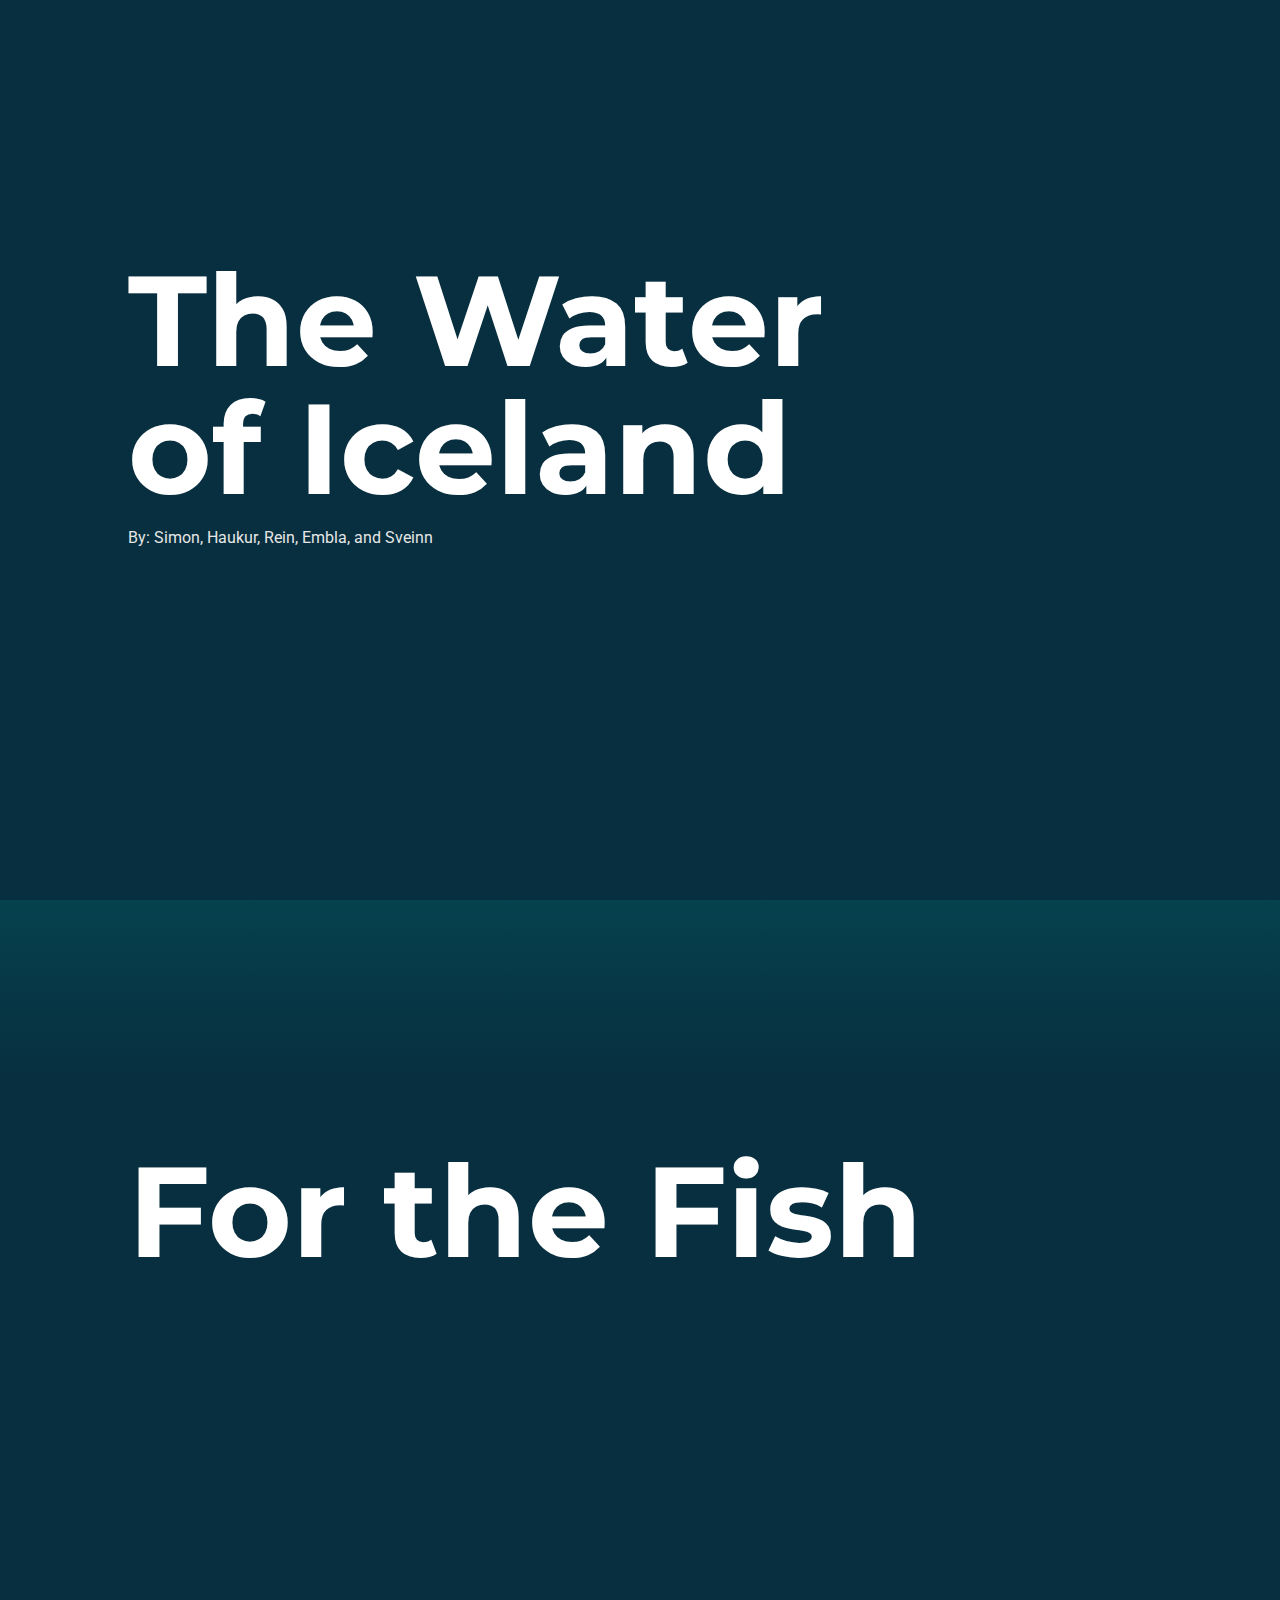
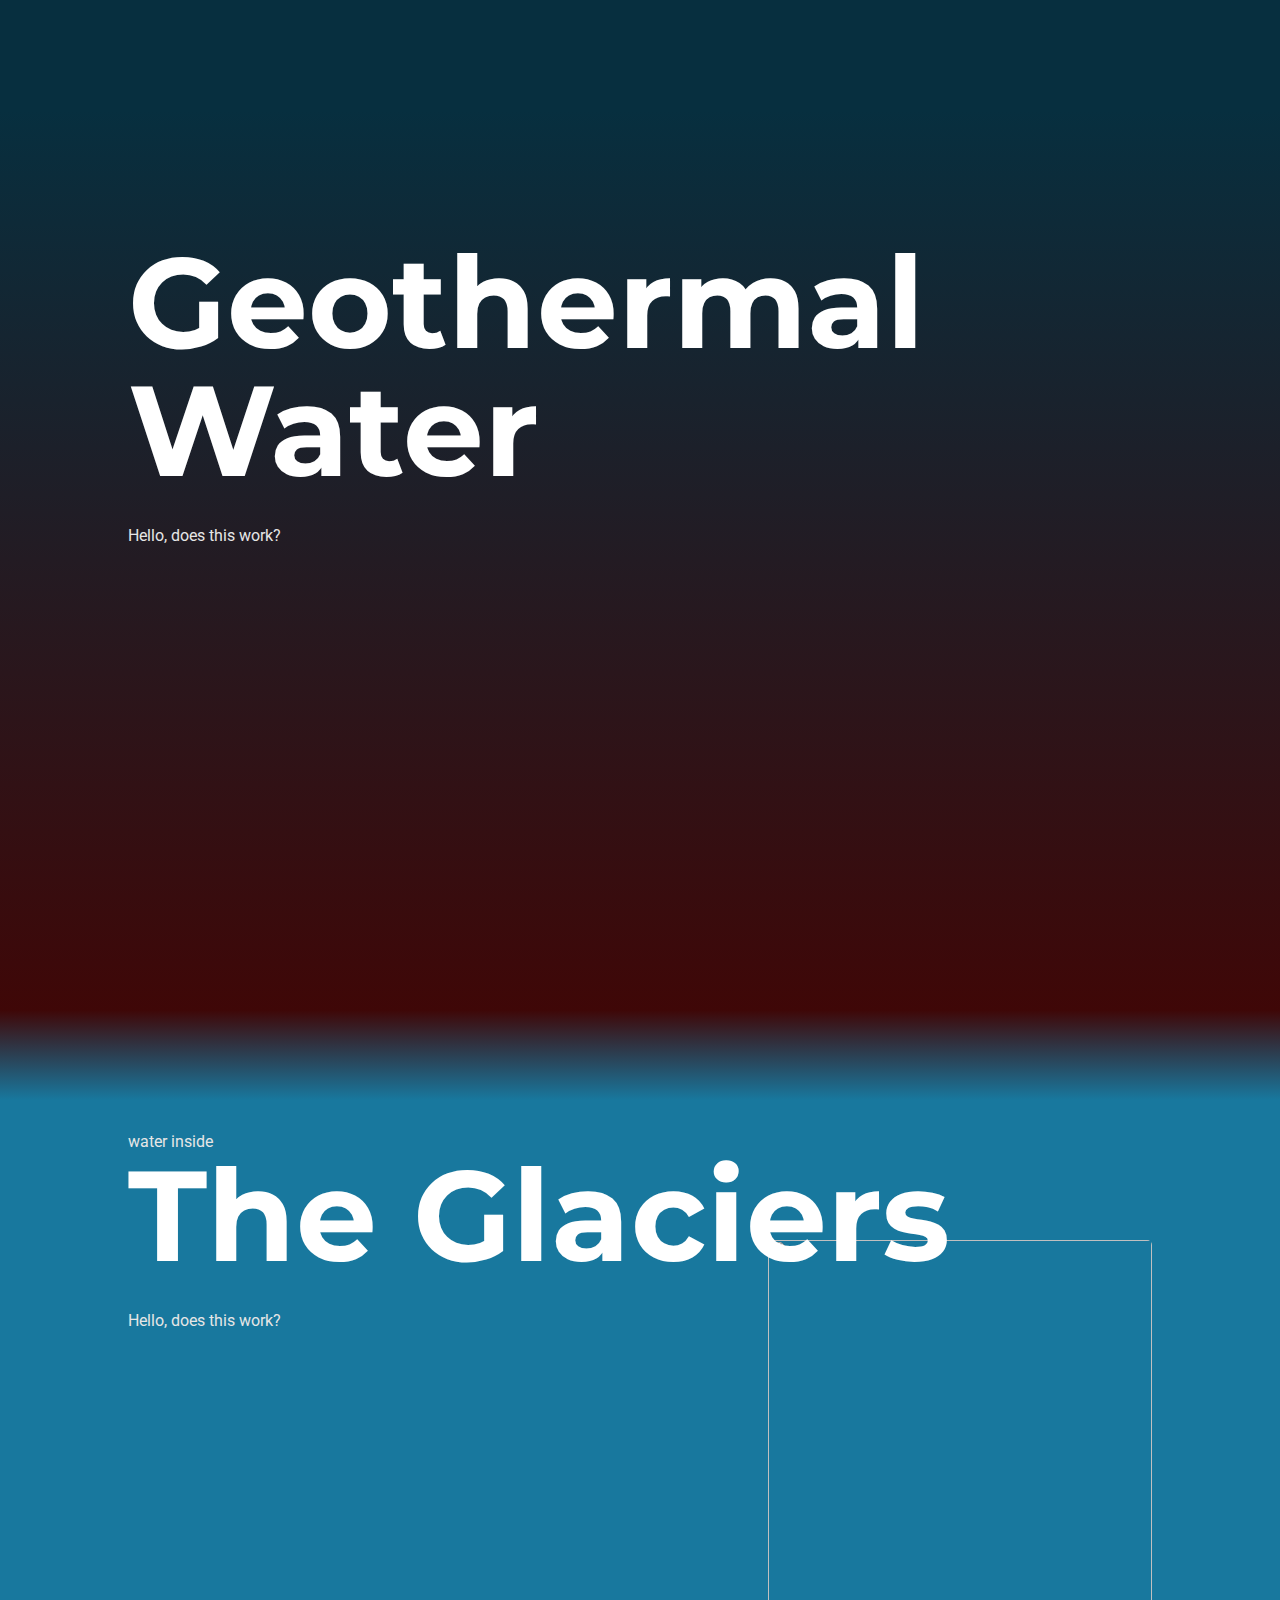
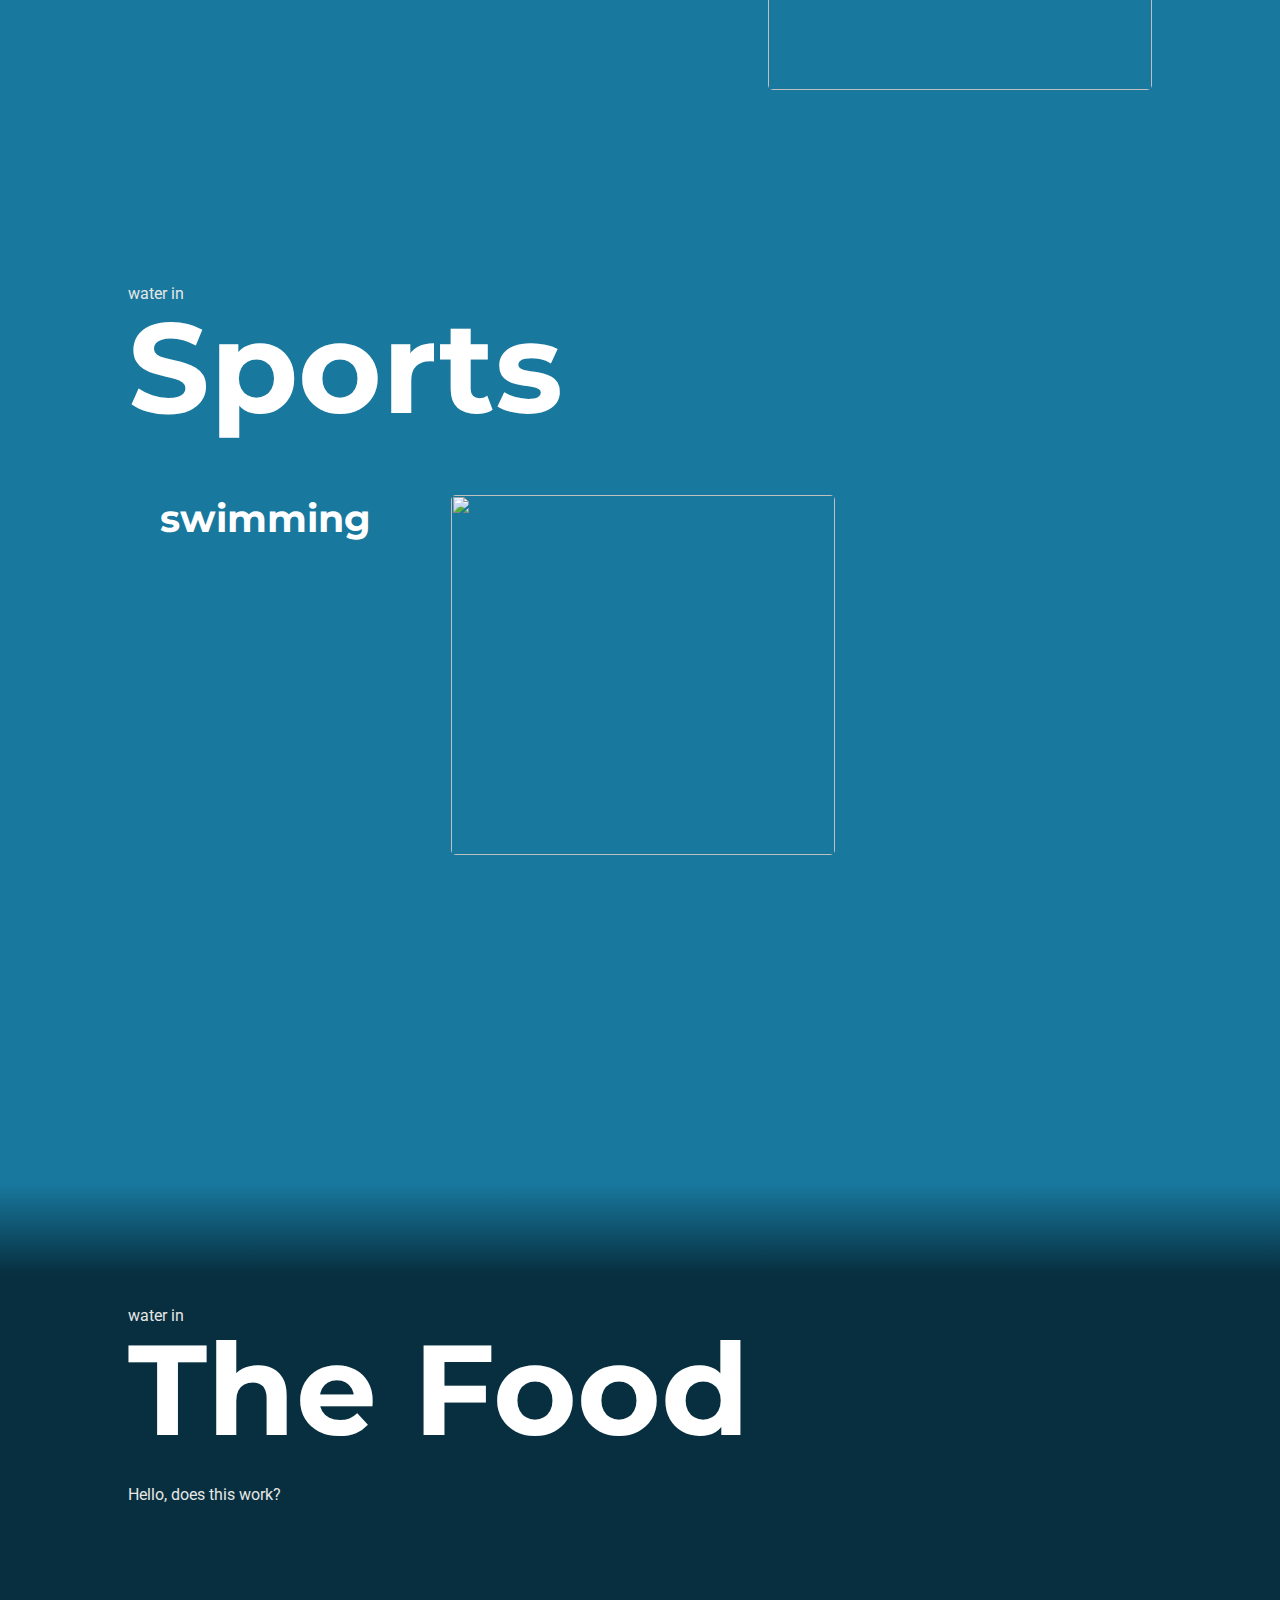
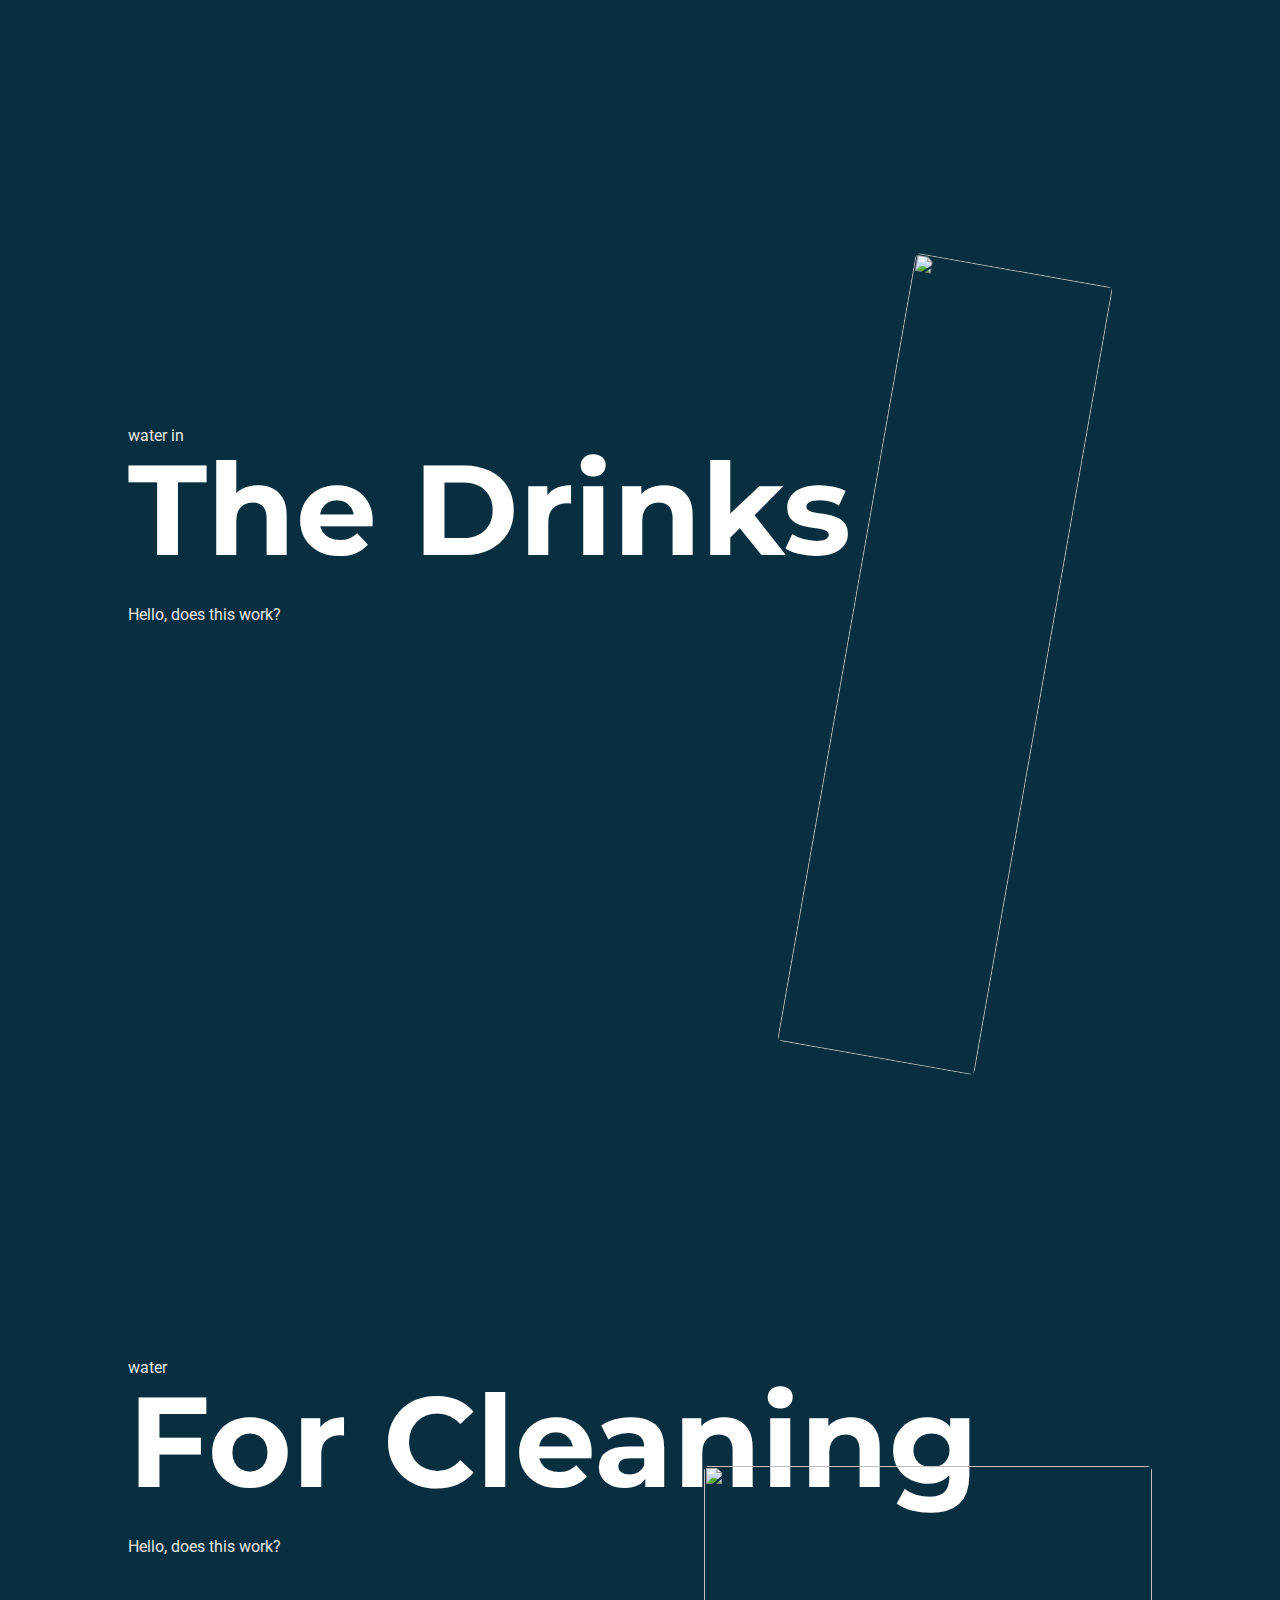
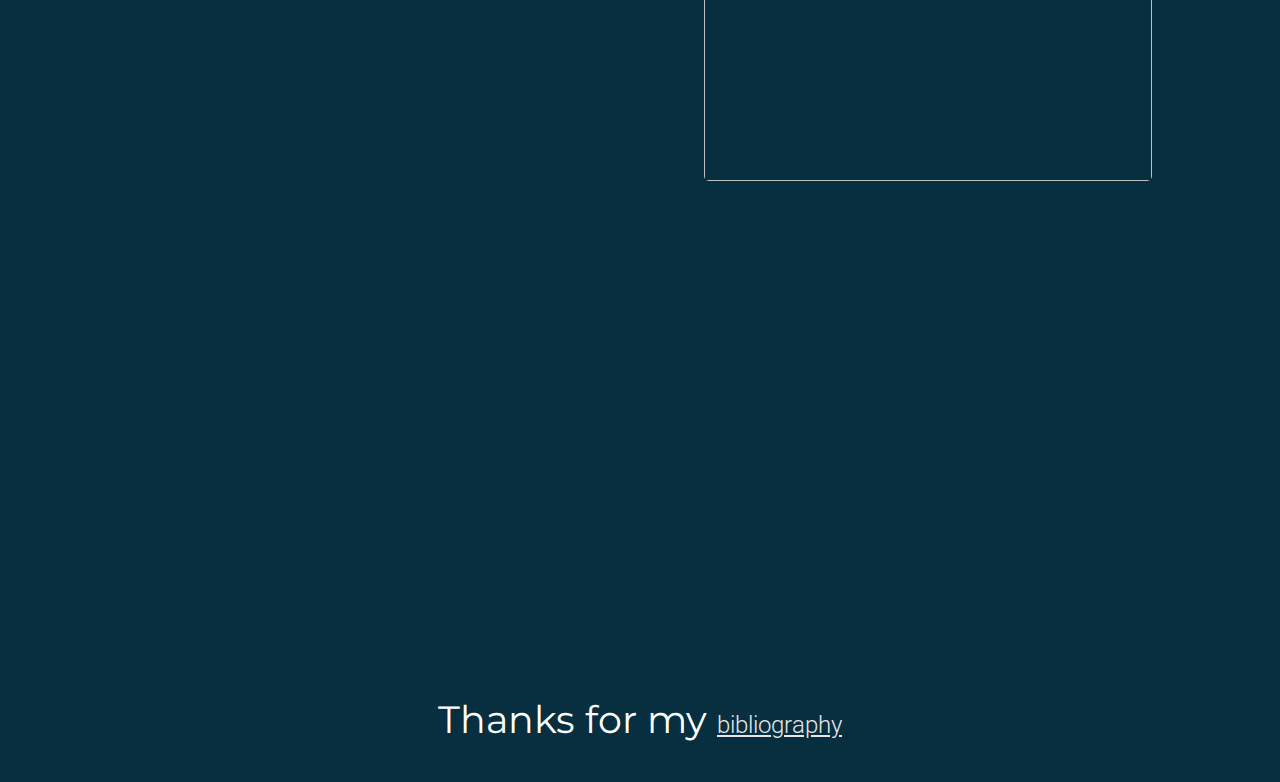
==== index.html @ 56cbb405 "Add files via upload" ====
<!DOCTYPE html>
<html lang="en">
  <head>
    <meta charset="UTF-8" />
    <meta http-equiv="X-UA-Compatible" content="IE=edge" />
    <meta name="viewport" content="width=device-width, initial-scale=1.0" />
    <link rel="stylesheet" href="./sanetise.css" />
    <link rel="stylesheet" href="./style.css" />
    <title>Water of Iceland</title>
  </head>
  <body>
    <!-- If you can read this you are my friend. -->
    <!-- Welcome to my website. -->
    <!--
               .
             ":"
           ___:____     |"\/"|
         ,'        `.    \  /
         |  O        \___/  |
       ~^~^~^~^~^~^~^~^~^~^~^~^~ 
    -->
    <!-- whale in the water of iceland -->

    <section class="top">
      <h1>The Water of Iceland</h1>
      <p class="subtitle">By: Simon, Haukur, Rein, Embla, and Sveinn</p>
    </section>
    <section class="fish">
      <p class="subtitle">water</p>
      <h1>For the Fish</h1>
      <p id="text">Loading...</p>
      <img src="./photos/fish1.svg" alt="" />
      <img src="./photos/fish1.svg" alt="" />
      <img src="./photos/fish1.svg" alt="" />
      <img src="./photos/fish1.svg" alt="" />
      <img src="./photos/fish2.svg" alt="" />
      <img src="./photos/fish2.svg" alt="" />
    </section>
    <section class="geothermal">
      <h1>Geothermal Water</h1>
      <p id="text">Loading...</p>
    </section>
    <section class="glacier">
      <p class="subtitle">water inside</p>
      <h1>The Glaciers</h1>
      <p id="text">Loading...</p>
      <img src="./photos/martin-brechtl-fkfKa0E1muw-unsplash.jpg" alt="" />
    </section>
    <section class="sport">
      <p class="subtitle">water in</p>
      <h1>Sports</h1>
      <div class="content_container">
        <div class="content swimming">
          <div class="">
            <h2>swimming</h2>
            <p id="text">Loading...</p>
          </div>

          <img
            src="./photos/serena-repice-lentini-TVOAbbLL050-unsplash.jpg"
            alt=""
          />
        </div>
        <div class="content sailing">
          <div class="">
            <h2>sailing</h2>
            <p id="text">Loading...</p>
          </div>

          <img src="./photos/ludomil-sawicki-lsXbZtrVSdQ-unsplash.jpg" alt="" />
        </div>
        <div class="content skiing">
          <div class="">
            <h2>Skiing</h2>
            <p id="text">Loading...</p>
          </div>

          <img
            src="./photos/matthieu-petiard-Pf6e3o0GL4M-unsplash.jpg"
            alt=""
          />
        </div>
      </div>
    </section>
    <section class="food">
      <p class="subtitle">water in</p>
      <h1>The Food</h1>
      <p id="text">Loading...</p>
    </section>
    <section class="drink">
      <p class="subtitle">water in</p>
      <h1>The Drinks</h1>
      <p id="text">Loading...</p>
      <img src="./photos/brennivin.png" alt="" />
    </section>
    <section class="cleaning">
      <p class="subtitle">water</p>
      <h1>For Cleaning</h1>
      <p id="text">Loading...</p>
      <img src="./photos/washing.jpeg" alt="" />
    </section>
    <footer>
      Thanks for my <a href="./bibliography.html">bibliography</a>
    </footer>
    <script
      src="https://cdnjs.cloudflare.com/ajax/libs/gsap/3.7.1/ScrollTrigger.min.js"
      integrity="sha512-DlTk2PLUinhBupE89kHOJTt11QqbRMQVlbb26XVDvp4D1kt0fRvQJslvZnTelRJHq6yK0tIPCR7cul8+9Blz0g=="
      crossorigin="anonymous"
      referrerpolicy="no-referrer"
    ></script>
    <script
      src="https://cdnjs.cloudflare.com/ajax/libs/gsap/3.7.1/gsap.min.js"
      integrity="sha512-UxP+UhJaGRWuMG2YC6LPWYpFQnsSgnor0VUF3BHdD83PS/pOpN+FYbZmrYN+ISX8jnvgVUciqP/fILOXDjZSwg=="
      crossorigin="anonymous"
      referrerpolicy="no-referrer"
    ></script>
    <script src="./script.js"></script>
    <script src="./text.js" type="module"></script>
  </body>
</html>
---- sanetise.css ----
@import url("https://fonts.googleapis.com/css2?family=Montserrat:wght@400;500;600&family=Roboto&display=swap");

* {
  margin: 0;
  padding: 0;
}
---- style.css ----
:root {
  --fc-100: white;
  --fc-90: rgb(230, 230, 230);
  --bg-color: #072f3f;
  --bg-light: #18789e;
  --bg-gradient-1: linear-gradient(
    90deg,
    rgba(7, 47, 63, 1) 0%,
    rgba(7, 47, 63, 1) 100%
  );
  --color2: yellow;
  --color3: blue;
}

body {
  background-color: var(--bg-color);
  overflow-x: hidden;
}

.top {
  background-image: url("./photos/jeremy-bishop-1braZySlEKA-unsplash.jpg");
  background-position: center;
}

.top h1 {
  padding-top: 2em;
  max-width: 8ch;
}
.geothermal h1 {
  padding-top: 1em;
}
.subtitle {
  color: var(--fc-90);
  margin-left: 10vw;
}
.top .subtitle {
  margin-top: 1em;
}
img {
  border-radius: 5px;
  object-fit: cover;
  object-position: center;
  width: 100%;
}
h1 {
  font-family: "Montserrat", sans-serif;
  font-size: 10vw;
  line-height: 1;

  color: var(--fc-100);
  margin-left: 1em;
}
h2 {
  font-size: 3vw;
  color: var(--fc-100);
  font-family: "Montserrat", sans-serif;
  margin-bottom: 0.125em;
}
p {
  font-family: "Roboto", sans-serif;
  max-width: 60ch;
  color: var(--fc-90);
}

.particle {
  width: 30px;
  height: 30px;
  border-radius: 50%;
  background-color: #97b1aa;
  position: absolute;
  /* bottom: -10px; */
  opacity: 0;
}

section {
  height: 100vh;
}

.fish::before {
  content: "";
  display: block;
  height: 20vh;
  background: linear-gradient(180deg, rgb(6 65 78) 0%, rgba(7, 47, 63, 1) 100%);
}

.fish {
  height: 90vh;
  background-color: var(--bg-color);
  overflow-x: hidden;
}
.fish p {
  opacity: 0;
}
.fish .subtitle {
  margin-bottom: 1em;
}
.fish img {
  position: relative;
  left: 100vw;
  z-index: 1;
  animation: swim 10000ms infinite;
  fill: url("https://previews.123rf.com/images/bejim/bejim1401/bejim140100190/24953081-texture-of-fish-scale-close-up-shot-for-background.jpg");
}
@keyframes swim {
  0% {
    -webkit-transform: scaleX(1);
    transform: scaleX(1);
    left: 100vw;
  }
  50% {
    -webkit-transform: scaleX(1);
    transform: scaleX(1);
    left: -100vw;
  }
  51% {
    -webkit-transform: scaleX(-1);
    transform: scaleX(-1);
  }

  100% {
    -webkit-transform: scaleX(-1);
    transform: scaleX(-1);
    left: 100vw;
  }
}
.fish p,
.geothermal p,
.glacier p,
.food p,
.drink p,
.cleaning p {
  margin-top: 2em;
  margin-left: 10vw;
  max-width: 40ch;
  /* opacity: 0; */
}

.geothermal {
  background: linear-gradient(var(--bg-color), #3f0707);
  animation: gradient 1s ease infinite;
}
@keyframes gradient {
  0% {
    background-position: 0% 50%;
  }
  50% {
    background-position: 100% 50%;
  }
  100% {
    background-position: 0% 50%;
  }
}

.glacier::before {
  content: "";
  display: block;
  height: 10vh;
  background: linear-gradient(#3f0707, var(--bg-light));
}

.glacier {
  height: 90vh;
  background-color: var(--bg-light);
}

.glacier h1 {
  z-index: 10;
  position: relative;
}
.glacier p {
  z-index: 10;
  position: relative;
  max-width: 40ch;
}
.glacier img {
  height: 50vh;
  width: 30vw;
  position: relative;
  bottom: 10vh;
  left: 60vw;
}

.sport {
  overflow-x: hidden;
  padding-top: 4em;
  background-color: var(--bg-light);
}

.content_container {
  margin-left: 10vw;
  margin-top: 2em;
  display: flex;
  justify-content: space-between;
}
.content {
  padding: 2em;
  display: flex;
  gap: 5em;
  min-width: 100vw;
}

.content div {
  max-width: 50ch;
}
.content p {
  max-width: 40vw;
}
.content img {
  height: 40vh;
  width: 30vw;
}

.food::before {
  content: "";
  display: block;
  height: 10vh;
  background: linear-gradient(var(--bg-light), var(--bg-color));
}
.food {
  height: 90vh;
}

.drink img {
  position: relative;
  bottom: 40vh;
  left: 66vw;
  transform: rotate(10deg);
  height: 800px;
  width: 200px;
}

.cleaning img {
  height: 35vh;
  width: 35vw;
  position: relative;
  bottom: 10vh;
  left: 55vw;
}

footer {
  font-family: "Montserrat", sans-serif;
  color: var(--fc-100);
  font-size: 3vw;
  text-align: center;
  padding: 1em;
}

footer a {
  font-family: "Roboto", sans-serif;
  font-size: 1.5rem;
  color: var(--fc-90);
  font-weight: 300;
}
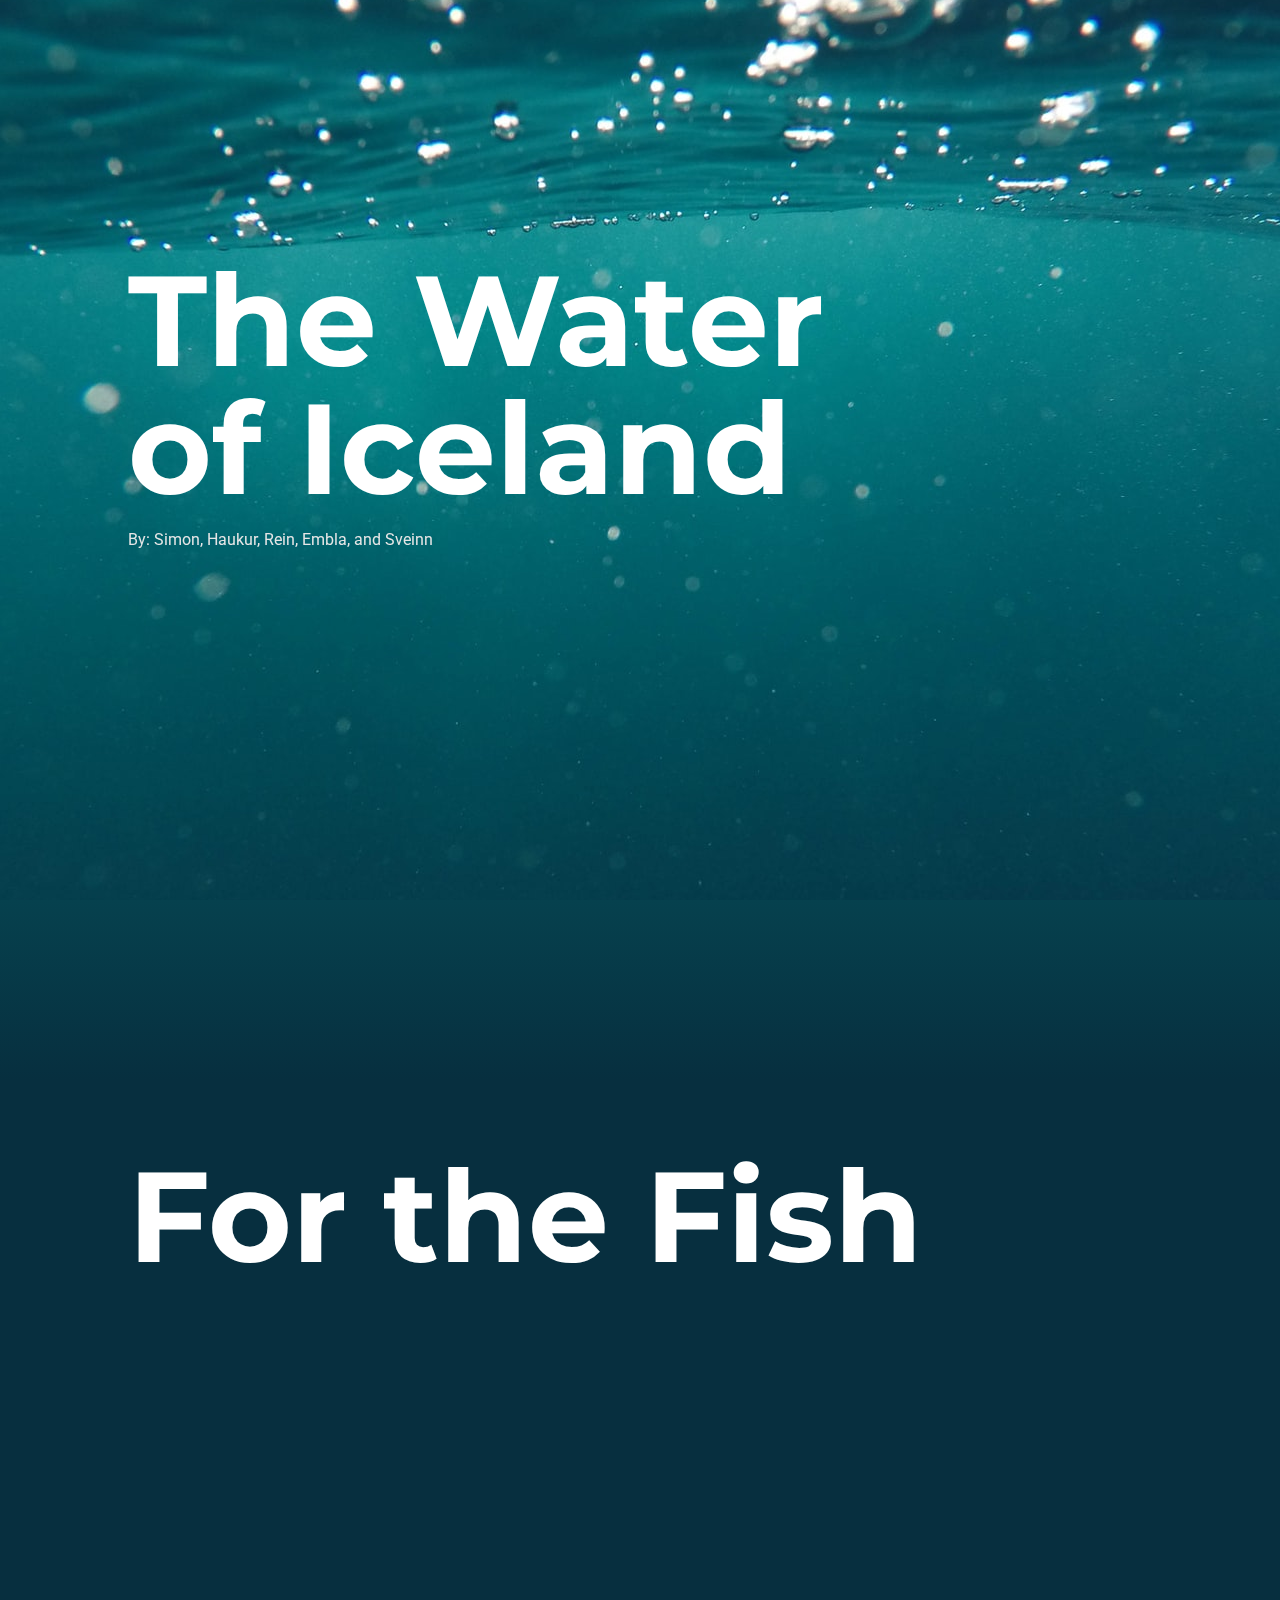
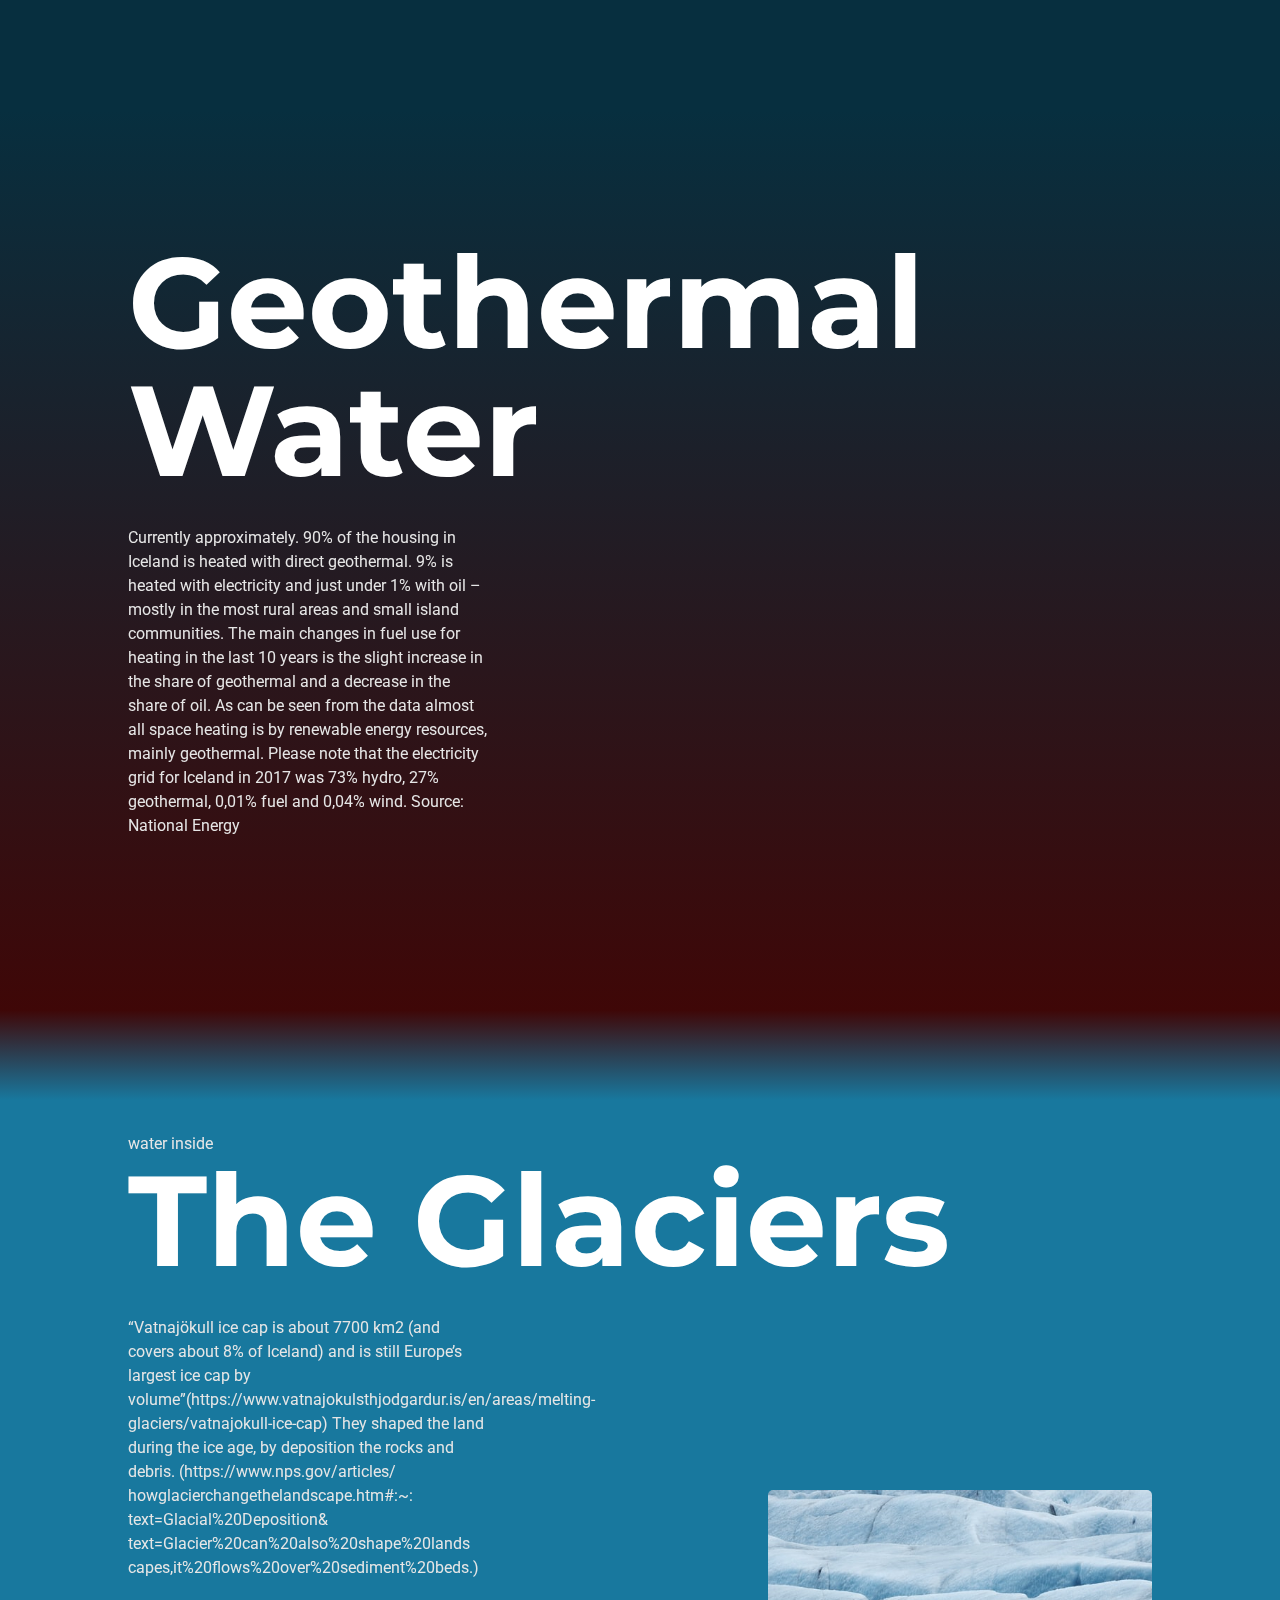
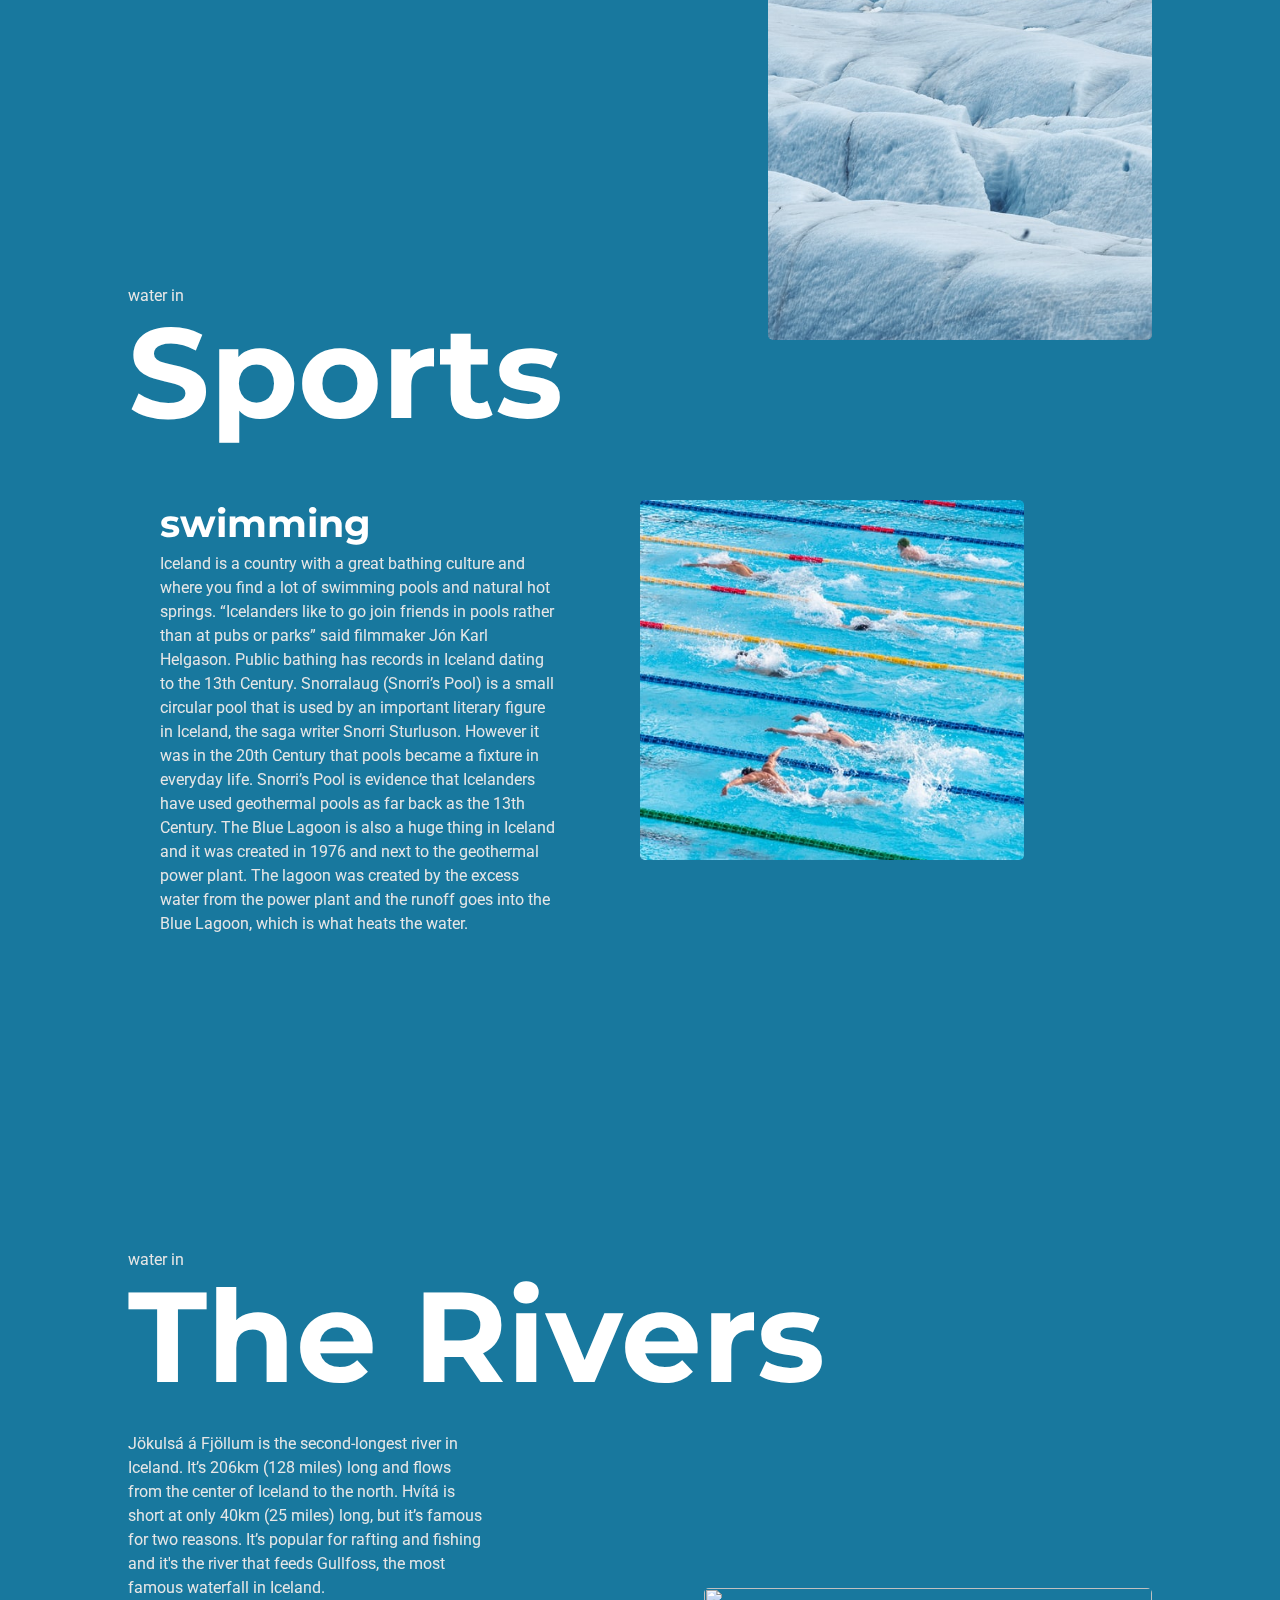
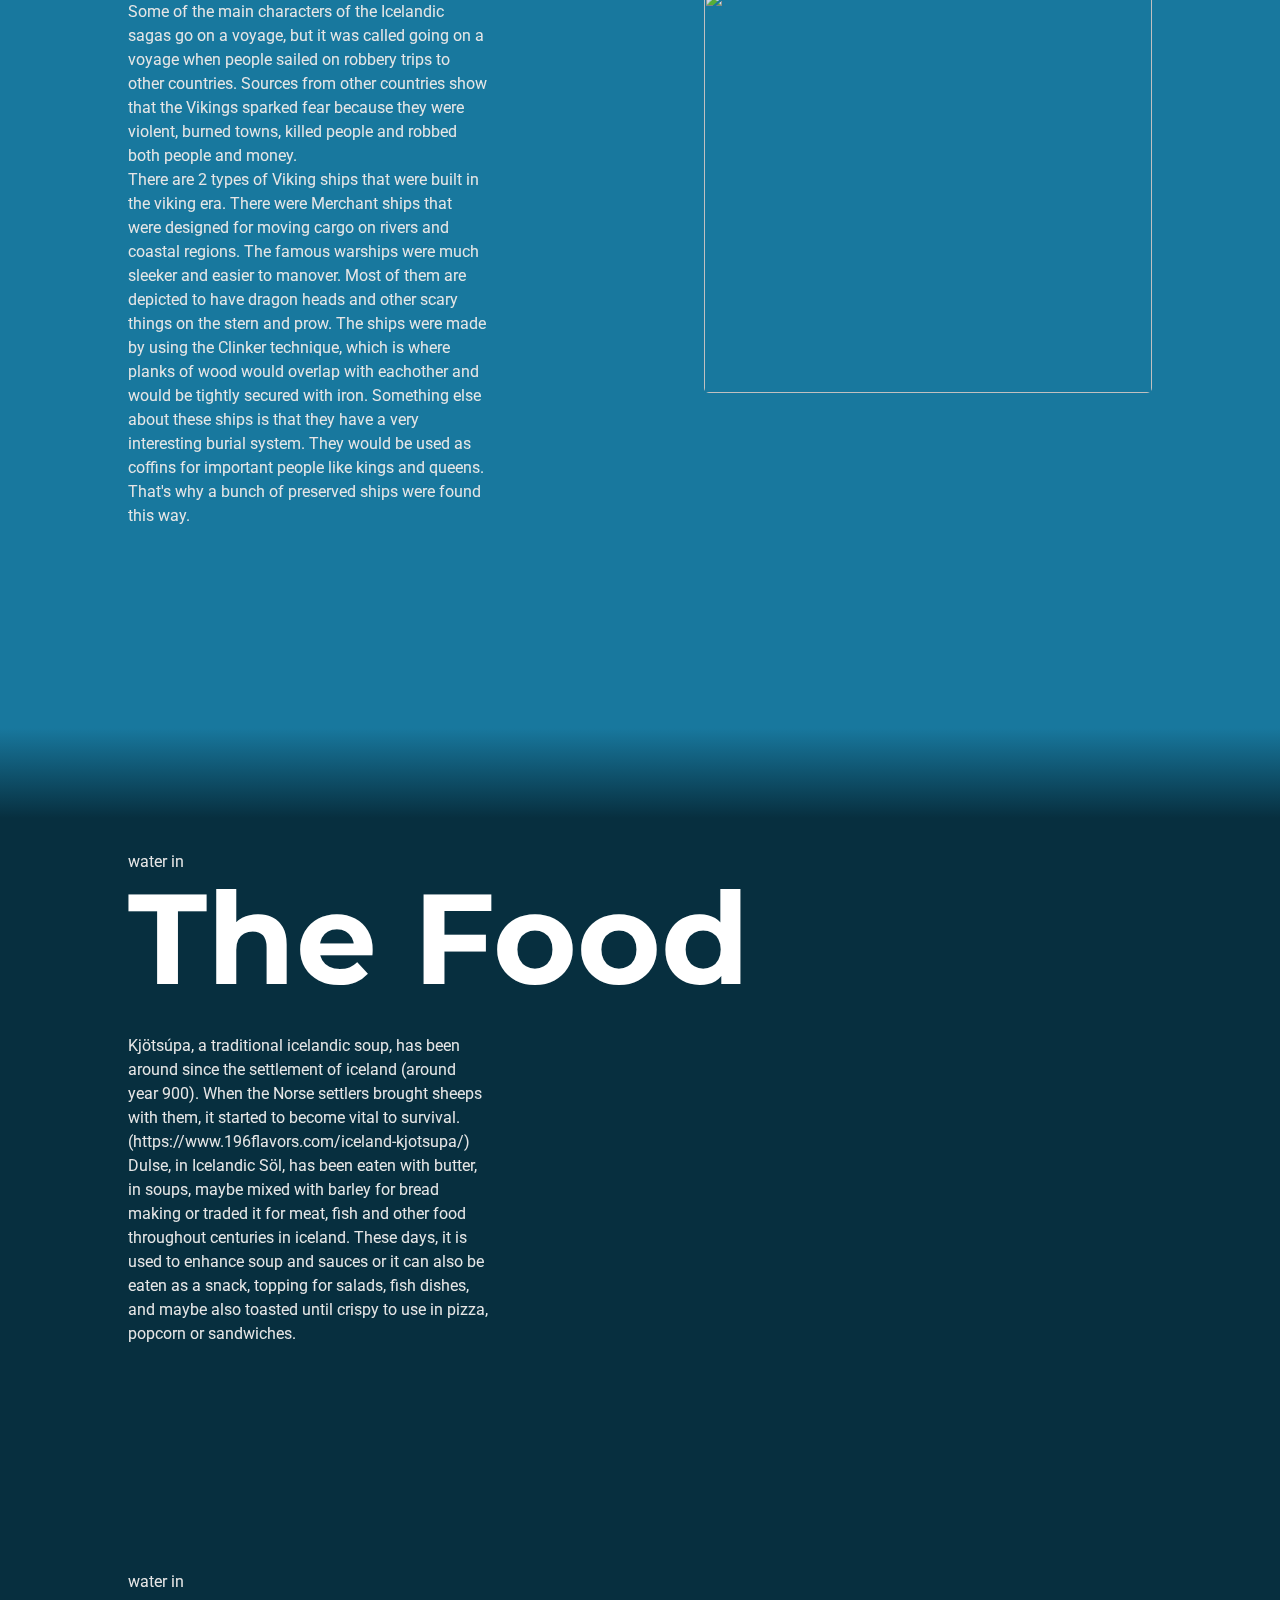
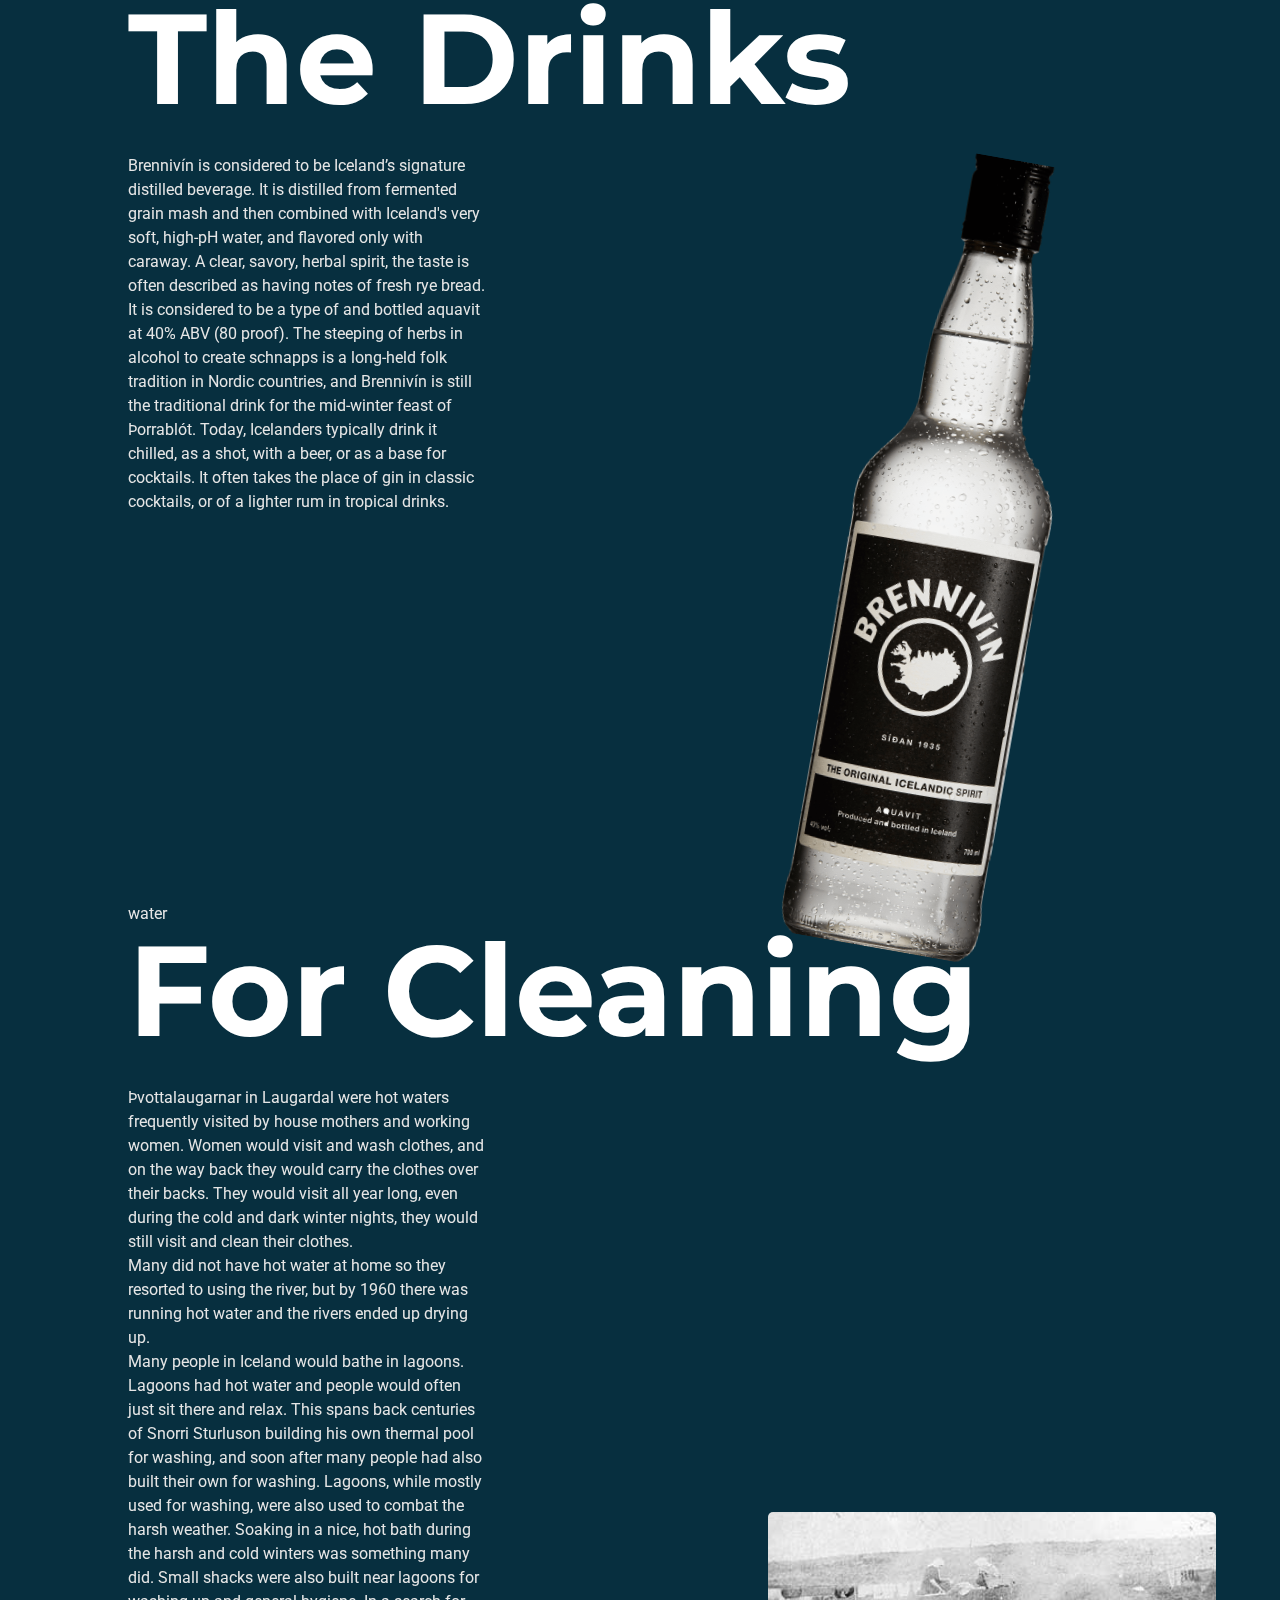
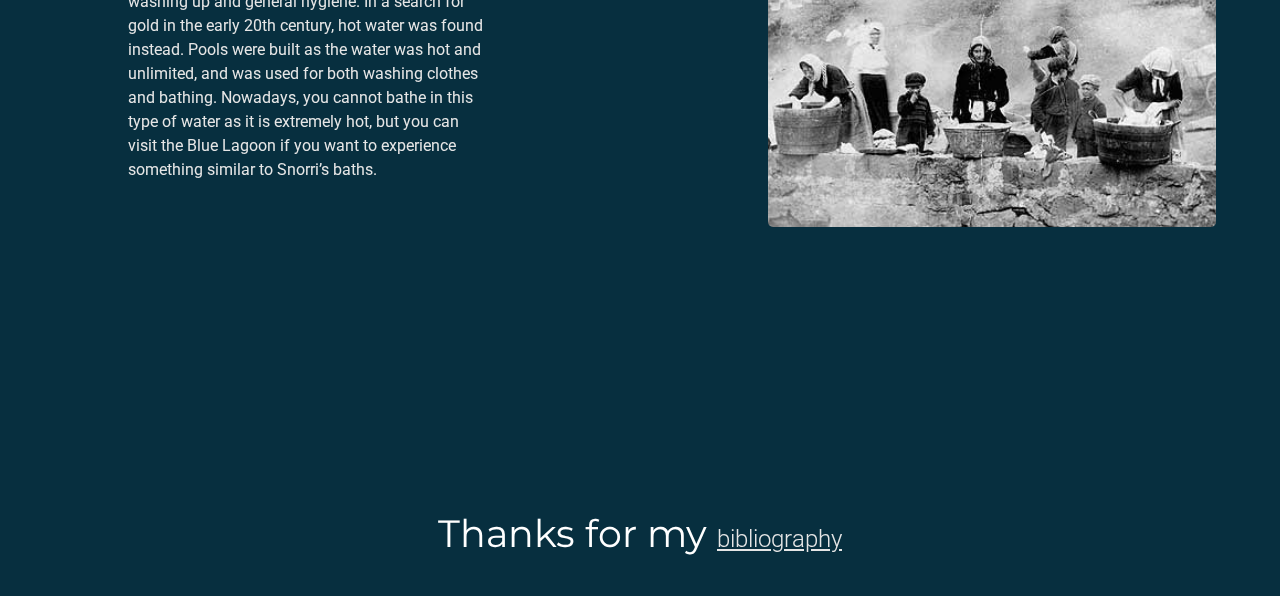
==== commit 23f7926e: "polished the project" ====
--- a/index.html
+++ b/index.html
@@ -9,8 +9,6 @@
     <title>Water of Iceland</title>
   </head>
   <body>
-    <!-- If you can read this you are my friend. -->
-    <!-- Welcome to my website. -->
     <!--
                .
              ":"
@@ -28,7 +26,21 @@
     <section class="fish">
       <p class="subtitle">water</p>
       <h1>For the Fish</h1>
-      <p id="text">Loading...</p>
+      <p id="text">
+        The fish is important to the Icelandic economy “[the] Atlantic cod
+        (Gadus morhua) is the most iconic fish species for Iceland. A large,
+        fast growing, tasty fish, the cod plays a major role in the Icelandic
+        marine
+        ecosystem”(‘https://www.government.is/topics/business-and-industry/fisheries-in-iceland/the-main-species/’)
+        and economy, “The Fishing industry is one of the key industries in
+        Iceland, and directly employs around 9000 people, or approx. 5.3% of the
+        total workforce. The seafood industry contributed 11% to the GDP
+        directly, and 25% if account is taken of the indirect effects of the
+        ocean cluster. In 2012 the export production of marine products amounted
+        to ISK 269 billion (€ 1.7 billion), a 6.8% increase from previous year
+        and by 11.4% in quantity, a total of 749 thousand
+        tonnes.”(https://www.iceland.is/files/icelandic-fisheries-press-kit-enska-30-sept-2013.pdf)
+      </p>
       <img src="./photos/fish1.svg" alt="" />
       <img src="./photos/fish1.svg" alt="" />
       <img src="./photos/fish1.svg" alt="" />
@@ -38,12 +50,31 @@
     </section>
     <section class="geothermal">
       <h1>Geothermal Water</h1>
-      <p id="text">Loading...</p>
+      <p id="text">
+        Currently approximately. 90% of the housing in Iceland is heated with
+        direct geothermal. 9% is heated with electricity and just under 1% with
+        oil – mostly in the most rural areas and small island communities. The
+        main changes in fuel use for heating in the last 10 years is the slight
+        increase in the share of geothermal and a decrease in the share of oil.
+        As can be seen from the data almost all space heating is by renewable
+        energy resources, mainly geothermal. Please note that the electricity
+        grid for Iceland in 2017 was 73% hydro, 27% geothermal, 0,01% fuel and
+        0,04% wind. Source: National Energy
+      </p>
     </section>
     <section class="glacier">
       <p class="subtitle">water inside</p>
       <h1>The Glaciers</h1>
-      <p id="text">Loading...</p>
+      <p id="text">
+        “Vatnajökull ice cap is about 7700 km2 (and covers about 8% of Iceland)
+        and is still Europe’s largest ice cap by
+        volume”(https://www.vatnajokulsthjodgardur.is/en/areas/melting-glaciers/vatnajokull-ice-cap)
+        They shaped the land during the ice age, by deposition the rocks and
+        debris. (https://www.nps.gov/articles/
+        howglacierchangethelandscape.htm#:~: text=Glacial%20Deposition&
+        text=Glacier%20can%20also%20shape%20lands
+        capes,it%20flows%20over%20sediment%20beds.)
+      </p>
       <img src="./photos/martin-brechtl-fkfKa0E1muw-unsplash.jpg" alt="" />
     </section>
     <section class="sport">
@@ -53,7 +84,22 @@
         <div class="content swimming">
           <div class="">
             <h2>swimming</h2>
-            <p id="text">Loading...</p>
+            <p id="text">
+              Iceland is a country with a great bathing culture and where you
+              find a lot of swimming pools and natural hot springs. “Icelanders
+              like to go join friends in pools rather than at pubs or parks”
+              said filmmaker Jón Karl Helgason. Public bathing has records in
+              Iceland dating to the 13th Century. Snorralaug (Snorri’s Pool) is
+              a small circular pool that is used by an important literary figure
+              in Iceland, the saga writer Snorri Sturluson. However it was in
+              the 20th Century that pools became a fixture in everyday life.
+              Snorri’s Pool is evidence that Icelanders have used geothermal
+              pools as far back as the 13th Century. The Blue Lagoon is also a
+              huge thing in Iceland and it was created in 1976 and next to the
+              geothermal power plant. The lagoon was created by the excess water
+              from the power plant and the runoff goes into the Blue Lagoon,
+              which is what heats the water.
+            </p>
           </div>
 
           <img
@@ -64,7 +110,17 @@
         <div class="content sailing">
           <div class="">
             <h2>sailing</h2>
-            <p id="text">Loading...</p>
+            <p id="text">
+              Iceland is probably not best known for its sailing but the
+              Westfjords is perfect for sailing in the fjords and bays and
+              enjoying Icelandic nature from the sea. Hrafna-Flóki Vilgerðarson
+              was the first Norseman to intentionally sail to Iceland. The
+              glacial lagoon is at the southern edge of the Vatnajökull glacier.
+              You sail among the huge icebergs, taste the 1,000-year old ice and
+              if you are lucky, you may even see some seals bobbing in the
+              lagoon. Whale watching while sailing is a big tourism attraction
+              in Iceland and a great pastime.
+            </p>
           </div>
 
           <img src="./photos/ludomil-sawicki-lsXbZtrVSdQ-unsplash.jpg" alt="" />
@@ -72,7 +128,18 @@
         <div class="content skiing">
           <div class="">
             <h2>Skiing</h2>
-            <p id="text">Loading...</p>
+            <p id="text">
+              Iceland only has a handful of ski resorts limited to operating
+              from November to May but the skiing and snowboarding culture in
+              Iceland is very much alive and growing. There are a lot of options
+              for skiing in Iceland like ski mountaineering , backcountry
+              skiing, Telemark skiing and cross-country skiing. The sport has
+              been popular with Icelanders since the 1950s, but hasn’t been an
+              important part of tourism until recently. A few organizations have
+              hosted events and competitions (IWG (Iceland Winter Games) , ISA
+              (Icelandic Ski Association), and Blizzard-Ski) so that has played
+              a big part in how Iceland's skiing reputation is growing.
+            </p>
           </div>
 
           <img
@@ -82,21 +149,96 @@
         </div>
       </div>
     </section>
+    <section class="rivers">
+      <p class="subtitle">water in</p>
+      <h1>The Rivers</h1>
+      <p id="text">
+        Jökulsá á Fjöllum is the second-longest river in Iceland. It’s 206km
+        (128 miles) long and flows from the center of Iceland to the north.
+        Hvítá is short at only 40km (25 miles) long, but it’s famous for two
+        reasons. It’s popular for rafting and fishing and it's the river that
+        feeds Gullfoss, the most famous waterfall in Iceland.
+        <br />
+        Some of the main characters of the Icelandic sagas go on a voyage, but
+        it was called going on a voyage when people sailed on robbery trips to
+        other countries. Sources from other countries show that the Vikings
+        sparked fear because they were violent, burned towns, killed people and
+        robbed both people and money.
+        <br />
+        There are 2 types of Viking ships that were built in the viking era.
+        There were Merchant ships that were designed for moving cargo on rivers
+        and coastal regions. The famous warships were much sleeker and easier to
+        manover. Most of them are depicted to have dragon heads and other scary
+        things on the stern and prow. The ships were made by using the Clinker
+        technique, which is where planks of wood would overlap with eachother
+        and would be tightly secured with iron. Something else about these ships
+        is that they have a very interesting burial system. They would be used
+        as coffins for important people like kings and queens. That's why a
+        bunch of preserved ships were found this way.
+      </p>
+      <img src="https://cdn.mbl.is/frimg/8/81/881175.jpg" alt="" />
+    </section>
     <section class="food">
       <p class="subtitle">water in</p>
       <h1>The Food</h1>
-      <p id="text">Loading...</p>
+      <p id="text">
+        Kjötsúpa, a traditional icelandic soup, has been around since the
+        settlement of iceland (around year 900). When the Norse settlers brought
+        sheeps with them, it started to become vital to survival.
+        (https://www.196flavors.com/iceland-kjotsupa/) Dulse, in Icelandic Söl,
+        has been eaten with butter, in soups, maybe mixed with barley for bread
+        making or traded it for meat, fish and other food throughout centuries
+        in iceland. These days, it is used to enhance soup and sauces or it can
+        also be eaten as a snack, topping for salads, fish dishes, and maybe
+        also toasted until crispy to use in pizza, popcorn or sandwiches.
+      </p>
     </section>
     <section class="drink">
       <p class="subtitle">water in</p>
       <h1>The Drinks</h1>
-      <p id="text">Loading...</p>
+      <p id="text">
+        Brennivín is considered to be Iceland’s signature distilled beverage. It
+        is distilled from fermented grain mash and then combined with Iceland's
+        very soft, high-pH water, and flavored only with caraway. A clear,
+        savory, herbal spirit, the taste is often described as having notes of
+        fresh rye bread. It is considered to be a type of and bottled aquavit at
+        40% ABV (80 proof). The steeping of herbs in alcohol to create schnapps
+        is a long-held folk tradition in Nordic countries, and Brennivín is
+        still the traditional drink for the mid-winter feast of Þorrablót.
+        Today, Icelanders typically drink it chilled, as a shot, with a beer, or
+        as a base for cocktails. It often takes the place of gin in classic
+        cocktails, or of a lighter rum in tropical drinks.
+      </p>
       <img src="./photos/brennivin.png" alt="" />
     </section>
     <section class="cleaning">
       <p class="subtitle">water</p>
       <h1>For Cleaning</h1>
-      <p id="text">Loading...</p>
+      <p id="text">
+        Þvottalaugarnar in Laugardal were hot waters frequently visited by house
+        mothers and working women. Women would visit and wash clothes, and on
+        the way back they would carry the clothes over their backs. They would
+        visit all year long, even during the cold and dark winter nights, they
+        would still visit and clean their clothes.
+        <br />
+        Many did not have hot water at home so they resorted to using the river,
+        but by 1960 there was running hot water and the rivers ended up drying
+        up.
+        <br />
+        Many people in Iceland would bathe in lagoons. Lagoons had hot water and
+        people would often just sit there and relax. This spans back centuries
+        of Snorri Sturluson building his own thermal pool for washing, and soon
+        after many people had also built their own for washing. Lagoons, while
+        mostly used for washing, were also used to combat the harsh weather.
+        Soaking in a nice, hot bath during the harsh and cold winters was
+        something many did. Small shacks were also built near lagoons for
+        washing up and general hygiene. In a search for gold in the early 20th
+        century, hot water was found instead. Pools were built as the water was
+        hot and unlimited, and was used for both washing clothes and bathing.
+        Nowadays, you cannot bathe in this type of water as it is extremely hot,
+        but you can visit the Blue Lagoon if you want to experience something
+        similar to Snorri’s baths.
+      </p>
       <img src="./photos/washing.jpeg" alt="" />
     </section>
     <footer>
--- a/sanetise.css
+++ b/sanetise.css
@@ -4,3 +4,7 @@
   margin: 0;
   padding: 0;
 }
+
+p {
+  line-height: 1.5;
+}
--- a/style.css
+++ b/style.css
@@ -128,7 +128,8 @@
 .glacier p,
 .food p,
 .drink p,
-.cleaning p {
+.cleaning p,
+.rivers p {
   margin-top: 2em;
   margin-left: 10vw;
   max-width: 40ch;
@@ -210,6 +211,18 @@
   width: 30vw;
 }
 
+.rivers {
+  min-height: 120vh;
+  background-color: var(--bg-light);
+  padding: 2em 0;
+}
+.rivers img {
+  height: 45vh;
+  width: 35vw;
+  position: relative;
+  bottom: 60vh;
+  left: 55vw;
+}
 .food::before {
   content: "";
   display: block;
@@ -233,11 +246,14 @@
   height: 35vh;
   width: 35vw;
   position: relative;
-  bottom: 10vh;
-  left: 55vw;
+  bottom: 30vh;
+  left: 60vw;
 }
 
 footer {
+  position: relative;
+  bottom: 0;
+  margin-top: 30vh;
   font-family: "Montserrat", sans-serif;
   color: var(--fc-100);
   font-size: 3vw;
